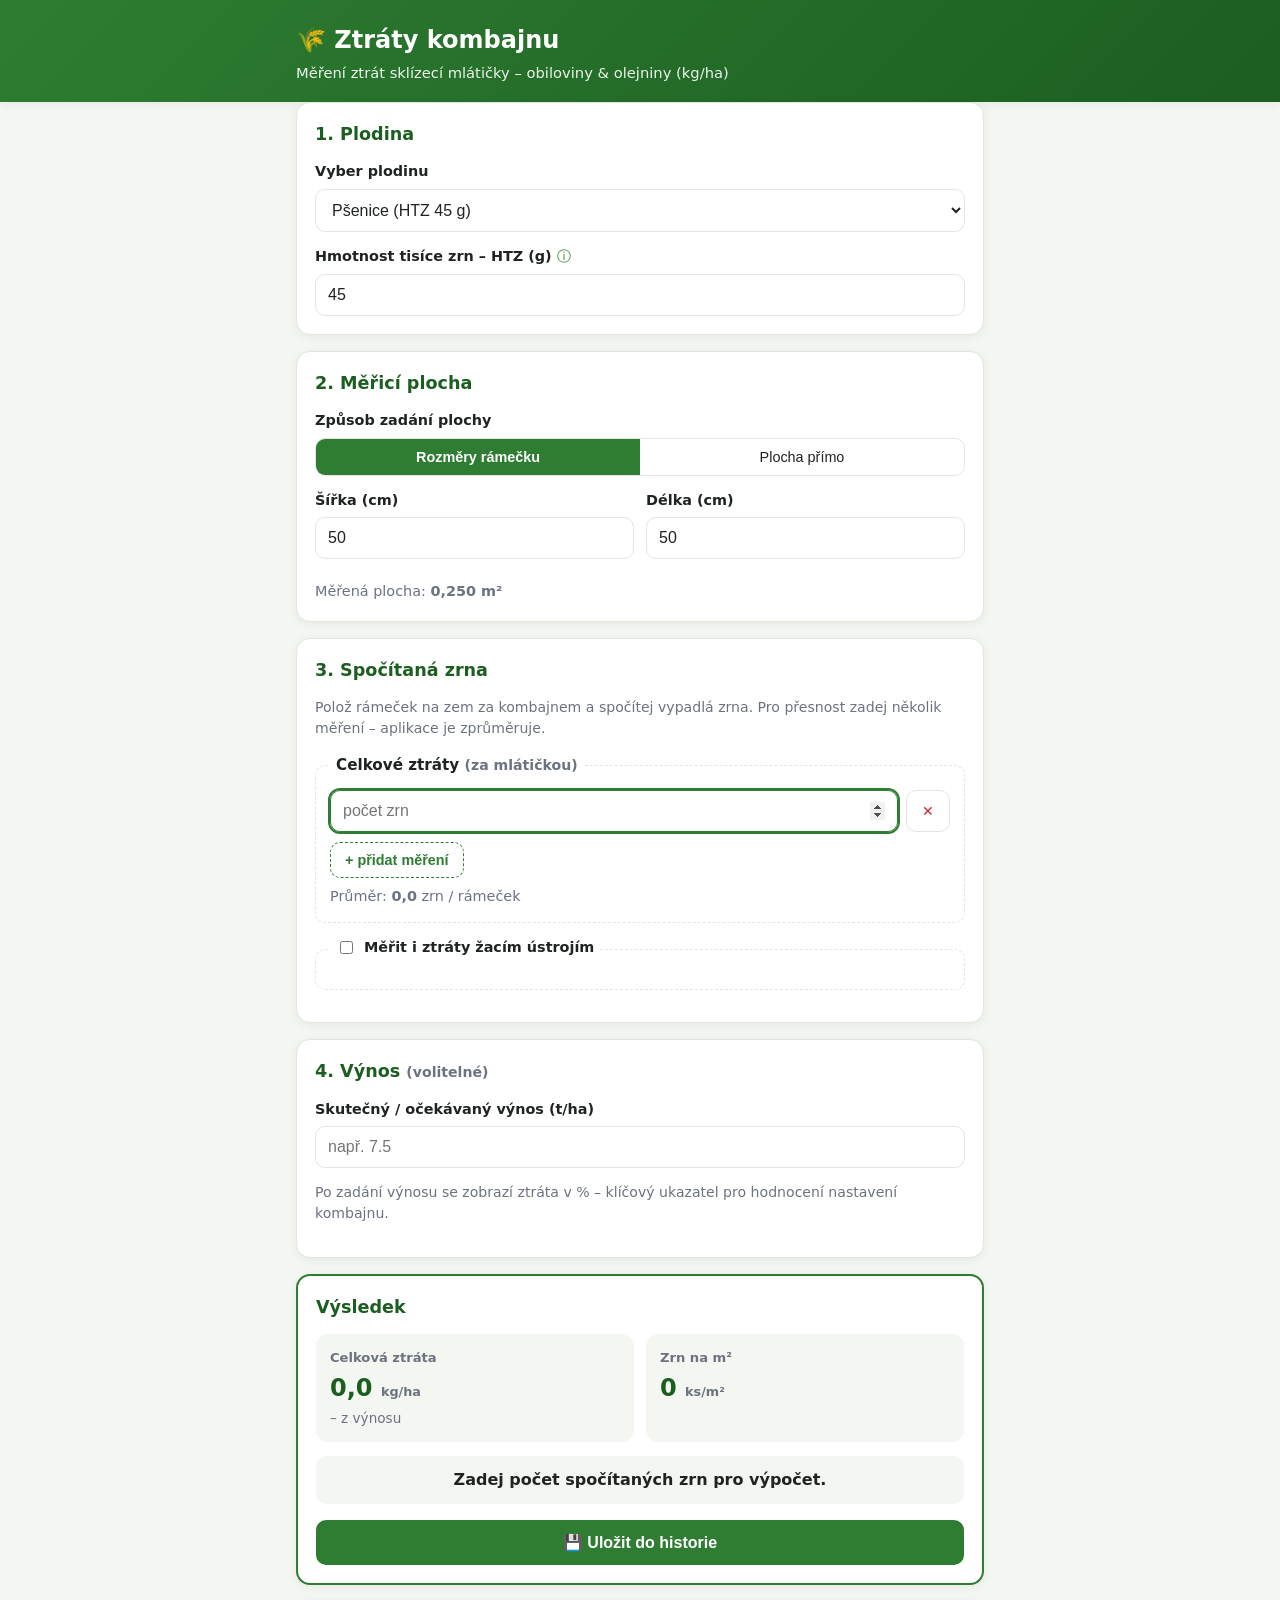
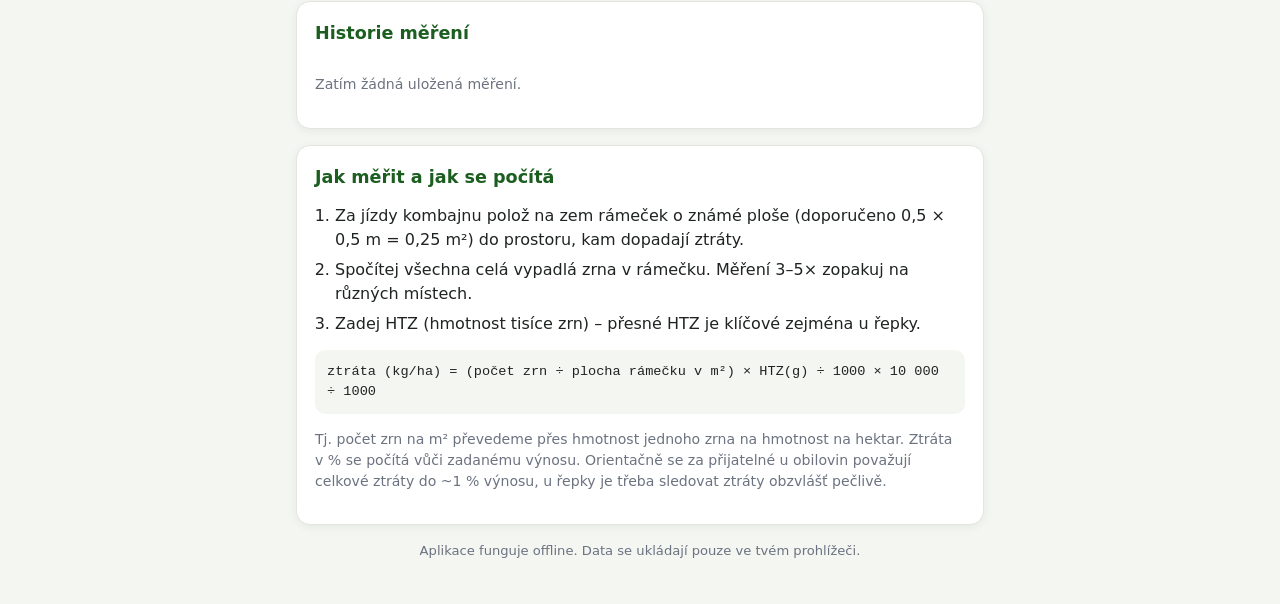
==== index.html @ 0375471d "Aplikace pro měření ztrát kombajnu (obiloviny a olejniny, kg/ha) Webová offline aplikace pro výpočet" ====
<!DOCTYPE html>
<html lang="cs">
<head>
  <meta charset="UTF-8" />
  <meta name="viewport" content="width=device-width, initial-scale=1.0" />
  <meta name="theme-color" content="#2e7d32" />
  <meta name="description" content="Aplikace pro měření ztrát sklízecí mlátičky u obilnin a olejnin – výpočet ztrát v kg/ha a v % z výnosu." />
  <title>Ztráty kombajnu – měření ztrát sklízecí mlátičky</title>
  <link rel="stylesheet" href="css/style.css" />
</head>
<body>
  <header class="app-header">
    <div class="wrap">
      <h1>🌾 Ztráty kombajnu</h1>
      <p class="subtitle">Měření ztrát sklízecí mlátičky – obiloviny &amp; olejniny (kg/ha)</p>
    </div>
  </header>

  <main class="wrap">
    <!-- 1. Plodina -->
    <section class="card">
      <h2>1. Plodina</h2>
      <div class="field">
        <label for="crop">Vyber plodinu</label>
        <select id="crop"></select>
      </div>
      <div class="field">
        <label for="tgw">
          Hmotnost tisíce zrn – HTZ (g)
          <span class="hint" title="HTZ = hmotnost 1000 zrn dané plodiny. Lze upravit podle laboratorního rozboru.">ⓘ</span>
        </label>
        <input type="number" id="tgw" min="0" step="0.1" inputmode="decimal" />
      </div>
    </section>

    <!-- 2. Měřicí rámeček -->
    <section class="card">
      <h2>2. Měřicí plocha</h2>
      <div class="field">
        <label>Způsob zadání plochy</label>
        <div class="seg" id="areaMode">
          <button type="button" data-mode="dims" class="active">Rozměry rámečku</button>
          <button type="button" data-mode="area">Plocha přímo</button>
        </div>
      </div>

      <div id="dimsInputs" class="row">
        <div class="field">
          <label for="frameW">Šířka (cm)</label>
          <input type="number" id="frameW" min="1" step="1" value="50" inputmode="decimal" />
        </div>
        <div class="field">
          <label for="frameL">Délka (cm)</label>
          <input type="number" id="frameL" min="1" step="1" value="50" inputmode="decimal" />
        </div>
      </div>

      <div id="areaInputs" class="field hidden">
        <label for="frameArea">Plocha rámečku (m²)</label>
        <input type="number" id="frameArea" min="0.001" step="0.01" value="0.25" inputmode="decimal" />
      </div>
      <p class="note">Měřená plocha: <strong id="areaInfo">0,25 m²</strong></p>
    </section>

    <!-- 3. Počet zrn -->
    <section class="card">
      <h2>3. Spočítaná zrna</h2>
      <p class="muted">Polož rámeček na zem za kombajnem a spočítej vypadlá zrna. Pro přesnost zadej několik měření – aplikace je zprůměruje.</p>

      <fieldset class="measure">
        <legend>Celkové ztráty <span class="muted">(za mlátičkou)</span></legend>
        <div id="totalCounts" class="counts"></div>
        <button type="button" class="btn-ghost" id="addTotal">+ přidat měření</button>
        <p class="note">Průměr: <strong id="totalAvg">0</strong> zrn / rámeček</p>
      </fieldset>

      <fieldset class="measure">
        <legend>
          <label class="chk"><input type="checkbox" id="enableHeader" /> Měřit i ztráty žacím ústrojím</label>
        </legend>
        <div id="headerBlock" class="hidden">
          <p class="muted">Změř zrna pod žací lištou (před průchodem mlátičkou). Rozdíl pak ukáže ztráty mlácením a separací.</p>
          <div id="headerCounts" class="counts"></div>
          <button type="button" class="btn-ghost" id="addHeader">+ přidat měření</button>
          <p class="note">Průměr: <strong id="headerAvg">0</strong> zrn / rámeček</p>
        </div>
      </fieldset>
    </section>

    <!-- 4. Výnos -->
    <section class="card">
      <h2>4. Výnos <span class="muted">(volitelné)</span></h2>
      <div class="field">
        <label for="yield">Skutečný / očekávaný výnos (t/ha)</label>
        <input type="number" id="yield" min="0" step="0.1" placeholder="např. 7.5" inputmode="decimal" />
      </div>
      <p class="muted">Po zadání výnosu se zobrazí ztráta v % – klíčový ukazatel pro hodnocení nastavení kombajnu.</p>
    </section>

    <!-- Výsledky -->
    <section class="card results" id="results">
      <h2>Výsledek</h2>
      <div class="result-grid">
        <div class="result-box">
          <span class="result-label">Celková ztráta</span>
          <span class="result-value"><span id="rTotalKg">0</span> <small>kg/ha</small></span>
          <span class="result-sub"><span id="rTotalPerc">–</span> z výnosu</span>
        </div>
        <div class="result-box hidden" id="boxHeader">
          <span class="result-label">Ztráta žací lištou</span>
          <span class="result-value"><span id="rHeaderKg">0</span> <small>kg/ha</small></span>
        </div>
        <div class="result-box hidden" id="boxSep">
          <span class="result-label">Ztráta mlácením + separací</span>
          <span class="result-value"><span id="rSepKg">0</span> <small>kg/ha</small></span>
        </div>
        <div class="result-box">
          <span class="result-label">Zrn na m²</span>
          <span class="result-value"><span id="rPerM2">0</span> <small>ks/m²</small></span>
        </div>
      </div>
      <div class="verdict" id="verdict">Zadej hodnoty pro výpočet.</div>
      <button type="button" class="btn-primary" id="saveBtn">💾 Uložit do historie</button>
    </section>

    <!-- Historie -->
    <section class="card">
      <h2>Historie měření</h2>
      <div id="history" class="history"><p class="muted">Zatím žádná uložená měření.</p></div>
      <button type="button" class="btn-ghost danger hidden" id="clearHistory">Smazat historii</button>
    </section>

    <!-- Metodika -->
    <section class="card info">
      <h2>Jak měřit a jak se počítá</h2>
      <ol>
        <li>Za jízdy kombajnu polož na zem rámeček o známé ploše (doporučeno 0,5 × 0,5 m = 0,25 m²) do prostoru, kam dopadají ztráty.</li>
        <li>Spočítej všechna celá vypadlá zrna v rámečku. Měření 3–5× zopakuj na různých místech.</li>
        <li>Zadej HTZ (hmotnost tisíce zrn) – přesné HTZ je klíčové zejména u řepky.</li>
      </ol>
      <p class="formula">
        ztráta (kg/ha) = (počet zrn ÷ plocha rámečku v m²) × HTZ(g) ÷ 1000 × 10&nbsp;000 ÷ 1000
      </p>
      <p class="muted">
        Tj. počet zrn na m² převedeme přes hmotnost jednoho zrna na hmotnost na hektar.
        Ztráta v % se počítá vůči zadanému výnosu. Orientačně se za přijatelné u obilovin
        považují celkové ztráty do ~1 % výnosu, u řepky je třeba sledovat ztráty obzvlášť pečlivě.
      </p>
    </section>
  </main>

  <footer class="wrap foot">
    <p>Aplikace funguje offline. Data se ukládají pouze ve tvém prohlížeči.</p>
  </footer>

  <script src="js/crops.js"></script>
  <script src="js/app.js"></script>
</body>
</html>
---- css/style.css ----
:root {
  --green: #2e7d32;
  --green-d: #1b5e20;
  --bg: #f4f6f2;
  --card: #ffffff;
  --text: #1f2421;
  --muted: #6b7280;
  --border: #e2e6df;
  --good: #2e7d32;
  --ok: #558b2f;
  --warn: #ef6c00;
  --bad: #c62828;
  --radius: 14px;
  --shadow: 0 2px 10px rgba(0, 0, 0, 0.06);
}

* { box-sizing: border-box; }

body {
  margin: 0;
  font-family: system-ui, -apple-system, "Segoe UI", Roboto, sans-serif;
  background: var(--bg);
  color: var(--text);
  line-height: 1.5;
}

.wrap { width: 100%; max-width: 720px; margin: 0 auto; padding: 0 16px; }

.app-header {
  background: linear-gradient(135deg, var(--green), var(--green-d));
  color: #fff;
  padding: 22px 0 18px;
  box-shadow: var(--shadow);
}
.app-header h1 { margin: 0; font-size: 1.5rem; }
.subtitle { margin: 4px 0 0; opacity: 0.92; font-size: 0.92rem; }

main { padding: 18px 0 40px; }

.card {
  background: var(--card);
  border: 1px solid var(--border);
  border-radius: var(--radius);
  padding: 18px;
  margin-bottom: 16px;
  box-shadow: var(--shadow);
}
.card h2 { margin: 0 0 14px; font-size: 1.1rem; color: var(--green-d); }

.field { margin-bottom: 14px; }
.field:last-child { margin-bottom: 0; }
label { display: block; font-weight: 600; font-size: 0.9rem; margin-bottom: 6px; }

input[type="number"], select {
  width: 100%;
  padding: 11px 12px;
  font-size: 1rem;
  border: 1px solid var(--border);
  border-radius: 10px;
  background: #fff;
  color: var(--text);
}
input:focus, select:focus { outline: 2px solid var(--green); border-color: var(--green); }

.row { display: flex; gap: 12px; }
.row .field { flex: 1; }

.hidden { display: none !important; }
.muted { color: var(--muted); font-size: 0.88rem; }
.note { font-size: 0.9rem; color: var(--muted); margin: 8px 0 0; }
.hint { color: var(--green); cursor: help; font-weight: normal; }

/* segmentovaný přepínač */
.seg { display: flex; border: 1px solid var(--border); border-radius: 10px; overflow: hidden; }
.seg button {
  flex: 1; padding: 10px; border: 0; background: #fff; color: var(--text);
  font-size: 0.9rem; cursor: pointer;
}
.seg button.active { background: var(--green); color: #fff; font-weight: 600; }

/* měření */
.measure { border: 1px dashed var(--border); border-radius: 10px; padding: 14px; margin: 0 0 14px; }
.measure legend { font-weight: 700; font-size: 0.95rem; padding: 0 6px; }
.chk { display: inline-flex; align-items: center; gap: 8px; font-weight: 700; margin: 0; }
.chk input { width: auto; }

.counts { display: flex; flex-direction: column; gap: 8px; margin-bottom: 10px; }
.count-row { display: flex; gap: 8px; }
.count-row input { flex: 1; }

.btn-del {
  border: 1px solid var(--border); background: #fff; color: var(--bad);
  border-radius: 10px; width: 44px; cursor: pointer; font-size: 0.9rem;
}
.btn-del:hover { background: #fdecea; }

.btn-ghost {
  border: 1px dashed var(--green); background: #fff; color: var(--green);
  padding: 9px 14px; border-radius: 10px; cursor: pointer; font-size: 0.9rem; font-weight: 600;
}
.btn-ghost:hover { background: #eef5ee; }
.btn-ghost.danger { border-color: var(--bad); color: var(--bad); margin-top: 12px; }
.btn-ghost.danger:hover { background: #fdecea; }

.btn-primary {
  display: block; width: 100%; margin-top: 16px;
  background: var(--green); color: #fff; border: 0; padding: 13px;
  border-radius: 10px; font-size: 1rem; font-weight: 700; cursor: pointer;
}
.btn-primary:hover { background: var(--green-d); }

/* výsledky */
.results { border: 2px solid var(--green); }
.result-grid { display: grid; grid-template-columns: 1fr 1fr; gap: 12px; }
.result-box {
  background: var(--bg); border-radius: 12px; padding: 14px;
  display: flex; flex-direction: column; gap: 2px;
}
.result-label { font-size: 0.82rem; color: var(--muted); font-weight: 600; }
.result-value { font-size: 1.5rem; font-weight: 800; color: var(--green-d); }
.result-value small { font-size: 0.8rem; font-weight: 600; color: var(--muted); }
.result-sub { font-size: 0.85rem; color: var(--muted); }

.verdict {
  margin-top: 14px; padding: 12px 14px; border-radius: 10px;
  font-weight: 700; text-align: center; background: var(--bg); color: var(--text);
}
.verdict.good { background: #e6f4e6; color: var(--good); }
.verdict.ok   { background: #eef5e3; color: var(--ok); }
.verdict.warn { background: #fff3e0; color: var(--warn); }
.verdict.bad  { background: #fdecea; color: var(--bad); }

/* historie */
.history { display: flex; flex-direction: column; gap: 8px; }
.hist-item {
  display: flex; justify-content: space-between; align-items: center;
  background: var(--bg); border-radius: 10px; padding: 10px 12px;
}
.hist-item .btn-del { width: 38px; }

/* metodika */
.info ol { margin: 0 0 12px; padding-left: 20px; }
.info li { margin-bottom: 6px; }
.formula {
  background: var(--bg); padding: 12px; border-radius: 10px;
  font-family: "SF Mono", Menlo, Consolas, monospace; font-size: 0.85rem;
  overflow-x: auto;
}

.foot { padding: 0 16px 30px; text-align: center; color: var(--muted); font-size: 0.82rem; }

@media (max-width: 420px) {
  .result-grid { grid-template-columns: 1fr; }
  .result-value { font-size: 1.35rem; }
}
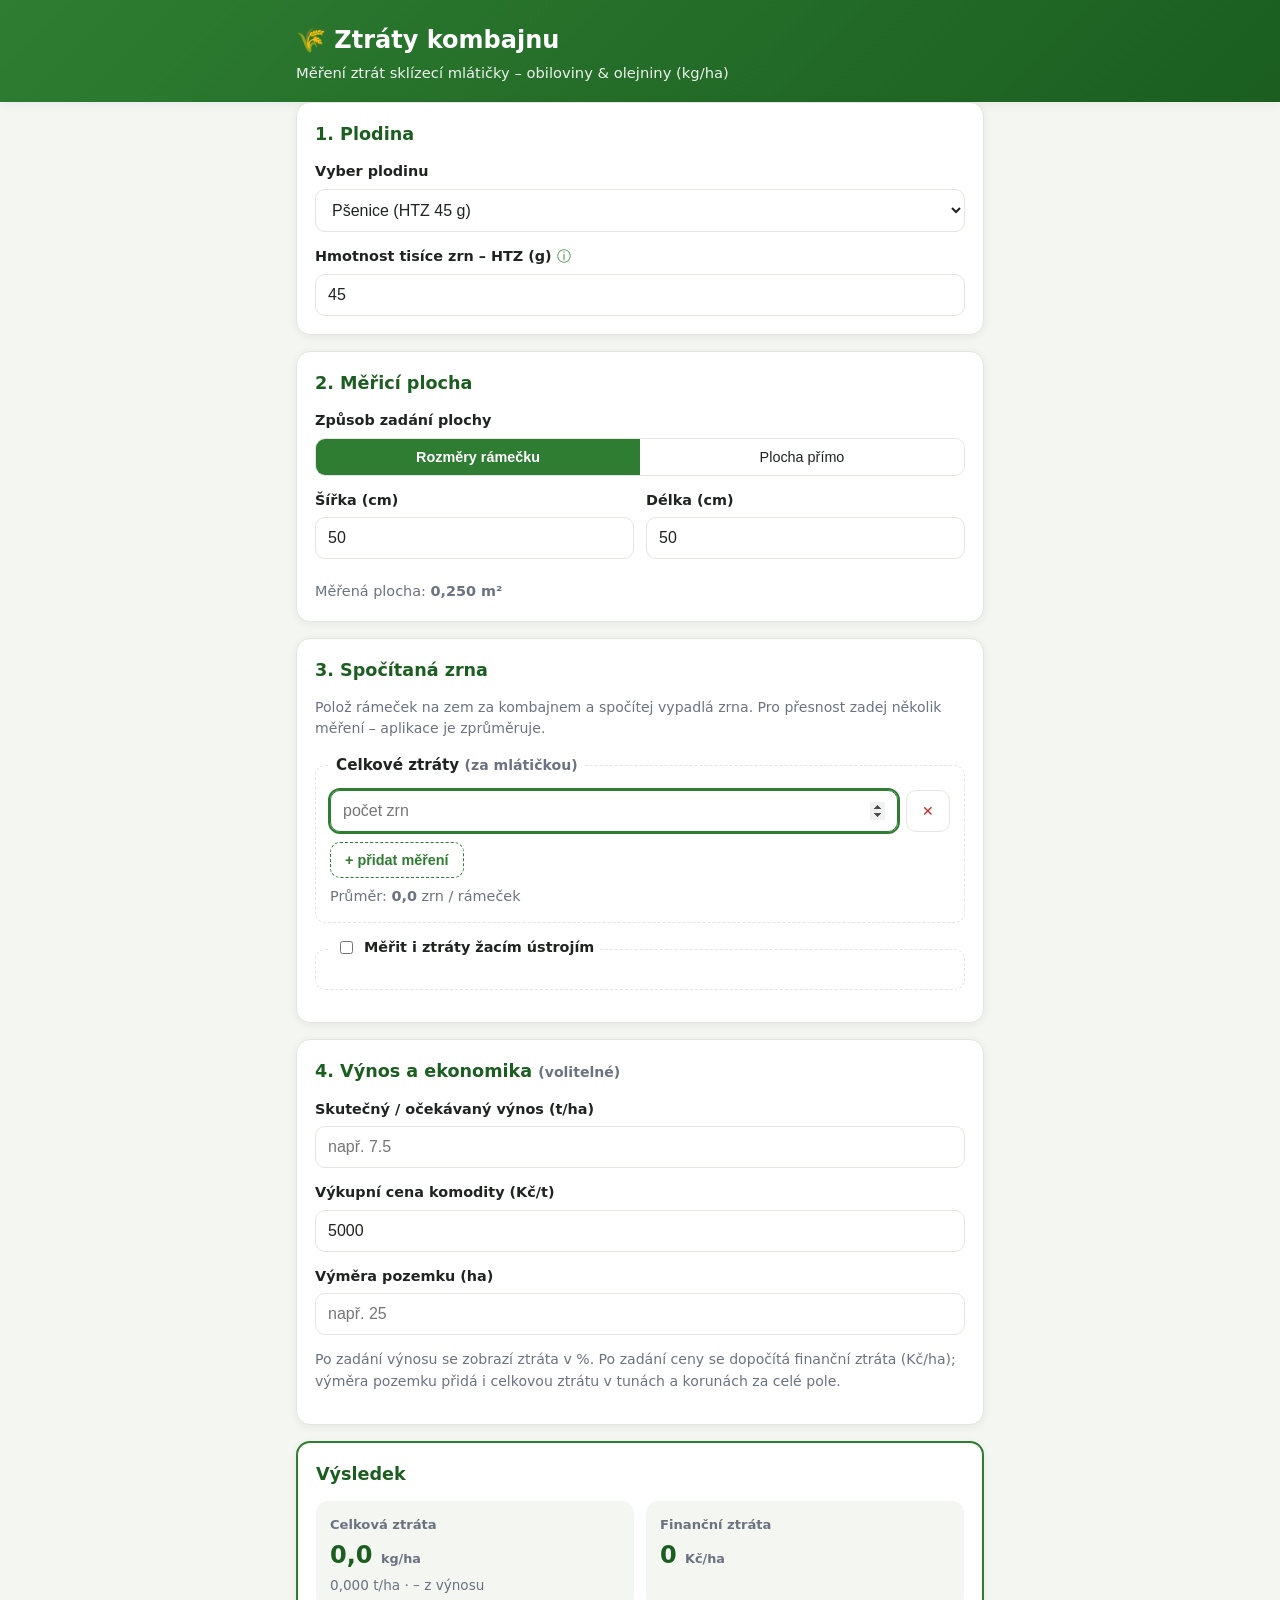
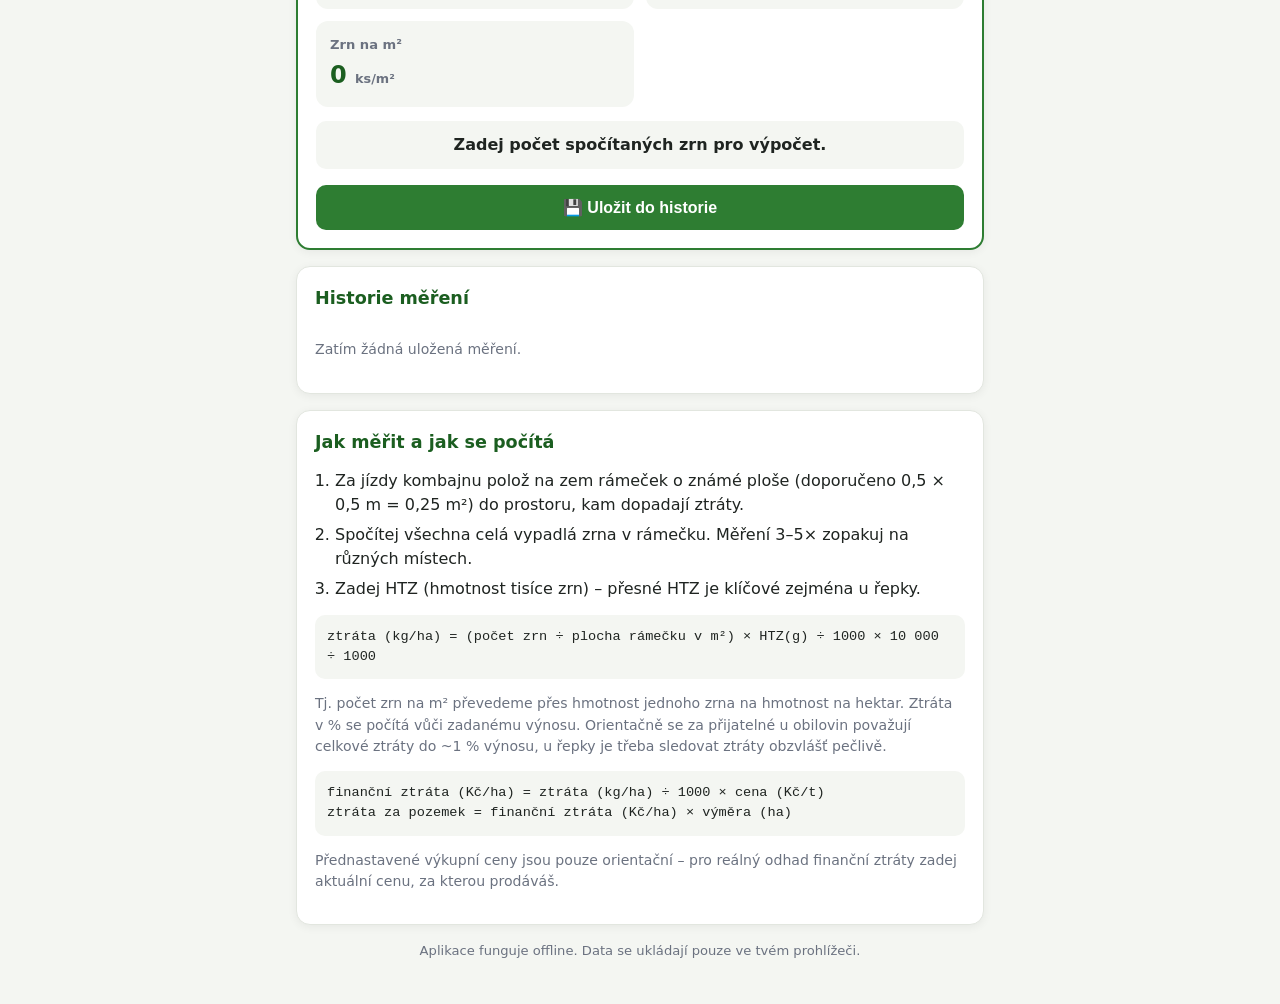
==== commit c1153415: "Přidání výpočtu finanční ztráty (t/ha, Kč/ha, za celý pozemek) - orientační výkupní ceny u plodin (e" ====
--- a/index.html
+++ b/index.html
@@ -87,14 +87,22 @@
       </fieldset>
     </section>
 
-    <!-- 4. Výnos -->
+    <!-- 4. Výnos a ekonomika -->
     <section class="card">
-      <h2>4. Výnos <span class="muted">(volitelné)</span></h2>
+      <h2>4. Výnos a ekonomika <span class="muted">(volitelné)</span></h2>
       <div class="field">
         <label for="yield">Skutečný / očekávaný výnos (t/ha)</label>
         <input type="number" id="yield" min="0" step="0.1" placeholder="např. 7.5" inputmode="decimal" />
       </div>
-      <p class="muted">Po zadání výnosu se zobrazí ztráta v % – klíčový ukazatel pro hodnocení nastavení kombajnu.</p>
+      <div class="field">
+        <label for="price">Výkupní cena komodity (Kč/t)</label>
+        <input type="number" id="price" min="0" step="50" inputmode="decimal" />
+      </div>
+      <div class="field">
+        <label for="fieldArea">Výměra pozemku (ha)</label>
+        <input type="number" id="fieldArea" min="0" step="0.1" placeholder="např. 25" inputmode="decimal" />
+      </div>
+      <p class="muted">Po zadání výnosu se zobrazí ztráta v %. Po zadání ceny se dopočítá finanční ztráta (Kč/ha); výměra pozemku přidá i celkovou ztrátu v tunách a korunách za celé pole.</p>
     </section>
 
     <!-- Výsledky -->
@@ -104,7 +112,11 @@
         <div class="result-box">
           <span class="result-label">Celková ztráta</span>
           <span class="result-value"><span id="rTotalKg">0</span> <small>kg/ha</small></span>
-          <span class="result-sub"><span id="rTotalPerc">–</span> z výnosu</span>
+          <span class="result-sub"><span id="rTotalT">0</span> t/ha · <span id="rTotalPerc">–</span> z výnosu</span>
+        </div>
+        <div class="result-box hidden" id="boxMoney">
+          <span class="result-label">Finanční ztráta</span>
+          <span class="result-value"><span id="rMoneyHa">0</span> <small>Kč/ha</small></span>
         </div>
         <div class="result-box hidden" id="boxHeader">
           <span class="result-label">Ztráta žací lištou</span>
@@ -118,6 +130,10 @@
           <span class="result-label">Zrn na m²</span>
           <span class="result-value"><span id="rPerM2">0</span> <small>ks/m²</small></span>
         </div>
+      </div>
+      <div class="result-total hidden" id="boxField">
+        <span class="result-label">Ztráta za celý pozemek (<span id="rFieldHa">0</span> ha)</span>
+        <span class="result-value"><span id="rFieldT">0</span> <small>t</small> · <span id="rFieldMoney">0</span> <small>Kč</small></span>
       </div>
       <div class="verdict" id="verdict">Zadej hodnoty pro výpočet.</div>
       <button type="button" class="btn-primary" id="saveBtn">💾 Uložit do historie</button>
@@ -146,6 +162,14 @@
         Ztráta v % se počítá vůči zadanému výnosu. Orientačně se za přijatelné u obilovin
         považují celkové ztráty do ~1 % výnosu, u řepky je třeba sledovat ztráty obzvlášť pečlivě.
       </p>
+      <p class="formula">
+        finanční ztráta (Kč/ha) = ztráta (kg/ha) ÷ 1000 × cena (Kč/t)<br />
+        ztráta za pozemek = finanční ztráta (Kč/ha) × výměra (ha)
+      </p>
+      <p class="muted">
+        Přednastavené výkupní ceny jsou pouze orientační – pro reálný odhad finanční ztráty
+        zadej aktuální cenu, za kterou prodáváš.
+      </p>
     </section>
   </main>
 
--- a/css/style.css
+++ b/css/style.css
@@ -121,6 +121,15 @@
 .result-value small { font-size: 0.8rem; font-weight: 600; color: var(--muted); }
 .result-sub { font-size: 0.85rem; color: var(--muted); }
 
+.result-total {
+  margin-top: 12px; padding: 14px 16px; border-radius: 12px;
+  background: linear-gradient(135deg, var(--green), var(--green-d)); color: #fff;
+  display: flex; flex-direction: column; gap: 2px;
+}
+.result-total .result-label { color: rgba(255, 255, 255, 0.85); }
+.result-total .result-value { color: #fff; }
+.result-total .result-value small { color: rgba(255, 255, 255, 0.85); }
+
 .verdict {
   margin-top: 14px; padding: 12px 14px; border-radius: 10px;
   font-weight: 700; text-align: center; background: var(--bg); color: var(--text);
